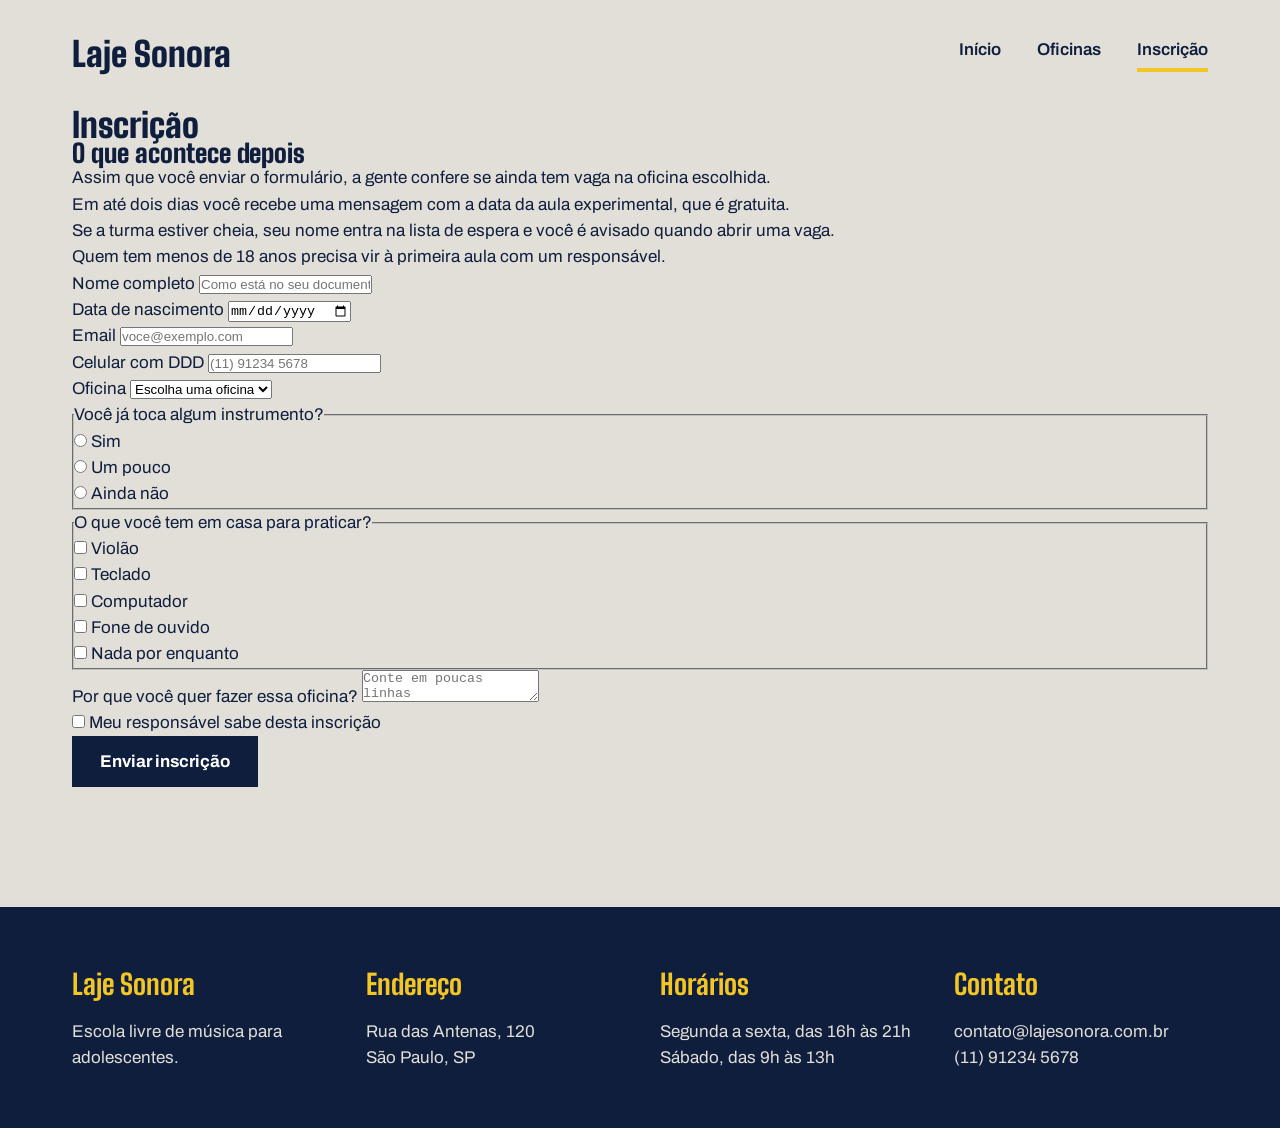
==== inscricao.html @ 72fd68c2 "Formulário de inscrição" ====
<!DOCTYPE html>
<html lang="pt-BR">
<head>
    <meta charset="UTF-8">
    <meta name="viewport" content="width=device-width, initial-scale=1.0">

    <link rel="preconnect" href="https://fonts.googleapis.com">
    <link rel="preconnect" href="https://fonts.gstatic.com" crossorigin>
    <link href="https://fonts.googleapis.com/css2?family=Big+Shoulders:opsz,wght@10..72,100..900&display=swap" rel="stylesheet">

    <link href="https://fonts.googleapis.com/css2?family=Archivo:ital,wght@0,100..900;1,100..900&family=Big+Shoulders:opsz,wght@10..72,100..900&display=swap" rel="stylesheet">

    <link rel="stylesheet" href="./index.css">
    <link rel="stylesheet" href="./inscricao.css">

    <title>Laje Sonora | Inscrição</title>
</head>

<body>
    <header class="conteudo topo">
        <a href="index.html" class="logo">Laje Sonora</a>

        <nav class="menu">
            <a href="./index.html">Início</a>
            <a href="./oficinas.html">Oficinas</a>
            <a href="./inscricao.html" class="atual">Inscrição</a>
        </nav>
    </header>

    <main class="conteudo">

        <h1 class="titulo-pagina">Inscrição</h1>

        <div class="inscricao">

            <section class="explicacao">
                <h2>O que acontece depois</h2>

                <p>Assim que você enviar o formulário, a gente confere se ainda tem vaga na oficina escolhida.</p>

                <p>Em até dois dias você recebe uma mensagem com a data da aula experimental, que é gratuita.</p>

                <p>Se a turma estiver cheia, seu nome entra na lista de espera e você é avisado quando abrir uma vaga.</p>

                <p class="aviso">Quem tem menos de 18 anos precisa vir à primeira aula com um responsável.</p>
            </section>

            <form class="formulario" action="#" method="post">

                <div class="linha">
                    <div class="campo">
                        <label for="nome">Nome completo</label>
                        <input type="text" id="nome" name="nome" placeholder="Como está no seu documento" required>
                    </div>

                    <div class="campo">
                        <label for="nascimento">Data de nascimento</label>
                        <input type="date" id="nascimento" name="nascimento" required>
                    </div>
                </div>

                <div class="linha">
                    <div class="campo">
                        <label for="email">Email</label>
                        <input type="email" id="email" name="email" placeholder="voce@exemplo.com" required>
                    </div>

                    <div class="campo">
                        <label for="telefone">Celular com DDD</label>
                        <input type="tel" id="telefone" name="telefone" placeholder="(11) 91234 5678" required>
                    </div>
                </div>

                <div class="campo">
                    <label for="oficina">Oficina</label>
                    <select id="oficina" name="oficina" required>
                        <option value="">Escolha uma oficina</option>
                        <option value="violao">Violão do zero</option>
                        <option value="beats">Produção de beats</option>
                        <option value="canto">Canto em grupo</option>
                        <option value="teclado">Teclado e harmonia</option>
                        <option value="bateria">Bateria e percussão</option>
                        <option value="gravacao">Gravação no celular</option>
                    </select>
                </div>

                <fieldset class="grupo">
                    <legend>Você já toca algum instrumento?</legend>

                    <div class="opcoes">
                        <div class="opcao">
                            <input type="radio" id="tocaSim" name="toca" value="sim">
                            <label for="tocaSim">Sim</label>
                        </div>

                        <div class="opcao">
                            <input type="radio" id="tocaPouco" name="toca" value="pouco">
                            <label for="tocaPouco">Um pouco</label>
                        </div>

                        <div class="opcao">
                            <input type="radio" id="tocaNao" name="toca" value="nao">
                            <label for="tocaNao">Ainda não</label>
                        </div>
                    </div>
                </fieldset>

                <fieldset class="grupo">
                    <legend>O que você tem em casa para praticar?</legend>

                    <div class="opcoes">
                        <div class="opcao">
                            <input type="checkbox" id="temViolao" name="tem" value="violao">
                            <label for="temViolao">Violão</label>
                        </div>

                        <div class="opcao">
                            <input type="checkbox" id="temTeclado" name="tem" value="teclado">
                            <label for="temTeclado">Teclado</label>
                        </div>

                        <div class="opcao">
                            <input type="checkbox" id="temComputador" name="tem" value="computador">
                            <label for="temComputador">Computador</label>
                        </div>

                        <div class="opcao">
                            <input type="checkbox" id="temFone" name="tem" value="fone">
                            <label for="temFone">Fone de ouvido</label>
                        </div>

                        <div class="opcao">
                            <input type="checkbox" id="temNada" name="tem" value="nada">
                            <label for="temNada">Nada por enquanto</label>
                        </div>
                    </div>
                </fieldset>

                <div class="campo">
                    <label for="motivo">Por que você quer fazer essa oficina?</label>
                    <textarea id="motivo" name="motivo" placeholder="Conte em poucas linhas"></textarea>
                </div>

                <div class="opcao">
                    <input type="checkbox" id="responsavel" name="responsavel" required>
                    <label for="responsavel">Meu responsável sabe desta inscrição</label>
                </div>

                <div>
                    <button class="botao" type="submit">Enviar inscrição</button>
                </div>

            </form>

        </div>
    </main>

    <footer class="rodape">
        <div class="conteudo rodape-colunas">

            <div class="rodape-coluna">
                <h4>Laje Sonora</h4>
                <p>Escola livre de música para <br> adolescentes.</p>
            </div>

            <div class="rodape-coluna">
                <h4>Endereço</h4>
                <p>Rua das Antenas, 120 <br> São Paulo, SP</p>
            </div>

            <div class="rodape-coluna">
                <h4>Horários</h4>
                <p>Segunda a sexta, das 16h às 21h <br> Sábado, das 9h às 13h</p>
            </div>

            <div class="rodape-coluna">
                <h4>Contato</h4>
                <p>contato@lajesonora.com.br <br> (11) 91234 5678</p>
            </div>

        </div>
    </footer>
</body>
</html>
---- index.css ----
* {
    margin: 0;
    padding: 0;
    box-sizing: border-box;
}

:root {
    --concreto: #E2DFD8;
    --concreto-escuro: #CBC7BE;
    --tinta: #0F1E3D;
    --caixa-dagua: #1F5FBF;
    --fita: #F3C623;
    --branco: #FFFFFF;

    --fonte-cartaz: "Big Shoulders", "Arial Narrow", sans-serif;
    --fonte-texto: "Archivo", Arial, sans-serif;

}

body {
    background: var(--concreto);
    color: var(--tinta);
    font-family: var(--fonte-texto);
    font-size: 17px;
    line-height: 1.55;
}

a {
    color: inherit;
}

h1, h2, h3 {
    font-family: var(--fonte-cartaz);
    font-weight: 900;
    line-height: 0.95;
}

.conteudo {
    max-width: 1200px;
    margin-inline: auto;
    padding-inline: 32px;
}


.topo {
    padding-block: 28px;
    display: flex;
    justify-content: space-between;
    align-items: center;
}

.logo {
    font-family: var(--fonte-cartaz);
    font-size: 34px;
    font-weight: 900;
    text-decoration: none;
}

.menu {
    display: flex;
    gap: 36px;
}

.menu a {
    font-weight: 600;
    text-decoration: none;
    padding-bottom: 4px;
    border-bottom: 4px solid transparent;
}

.menu a:hover {
    border-bottom-color: var(--tinta);
}

.menu a.atual {
    border-bottom-color: var(--fita);
}
.cartazes{
    margin-top: 16px;
    display: flex;
    gap: 16px;
}
.cartaz{
    padding: 40px;
}
.cartaz-principal{
    background-color: var(--caixa-dagua);
    color: var(--branco);
    flex: 2;
}
.cartaz-principal h1{
    font-size: 132px;
    max-width: 9ch;
}
.cartaz-lateral{
    background-color: var(--fita);
    flex: 1;
    display: flex;
    flex-direction: column;
    justify-content: space-between;
    gap: 32px;
    align-items: flex-start
}
.cartaz-lateral p{
    font-size: 22px;
    font-weight: 600;
    line-height: 1.3;
}
.botao{
    background-color: var(--tinta);
    color: var(--branco);
    font-weight: 700;
    text-decoration: none;
    padding: 16px 28px;
    border: none;
    font-family: var(--fonte-texto);
    font-size: 17px;
    cursor: pointer;
}
.botao:hover{
    background-color: var(--caixa-dagua);
}
.secao{
    margin-top: 96px ;
}
.titulo-secao{
    font-size: 64px;
    margin-bottom: 32px;
}
.cards{
    display: flex;
    flex-wrap: wrap;
    gap: 24px;
}

.card{
    background-color: var(--branco);
    border: 3px solid var(--tinta);
    flex: 1 1 340px;
}
.card .foto{
    height: 170px;
}
.foto{
    background-color: var(--concreto-escuro);
}
.foto-azul{
    background-color: var(--caixa-dagua);
}
.foto-amarela{
    background-color: var(--fita);
}

.foto-tinta{
    background-color: var(--tinta);
}

.card-texto{
    padding: 24px;
}

.card h3{
   font-size: 36px;
   margin-bottom: 12px;
}

.card-info{
    margin-top: 20px;
    padding-top: 16px;
    border-top: 2px solid var(--concreto-escuro);
    font-weight: 600;
    font-size: 15px;
    display: flex;
    justify-content: space-between;
}

.passos{
    display: flex;
    gap: 24px;
}

.passo{
    border-top: 6px solid var(--tinta);
    padding: 20px;
    flex: 1;
}

.passo-numero{
    font-family: var(--fonte-cartaz);
    font-size: 96px;
    font-weight: 900;
    line-height: 1;
    color: var(--caixa-dagua);
}

.passo h3{
    font-size: 32px;
    margin-block: 8px 12px;
}

.rodape{
    margin-top: 120px;
    background: var(--tinta);
    color: var(--concreto);
    padding-block: 56px;
}

.rodape-colunas{
    display: flex;
    gap: 40px;
}

.rodape-coluna{
    flex: 1;
}

.rodape h4{
    font-family: var(--fonte-cartaz);
    font-size: 28px;
    color: var(--fita);
    margin-bottom: 12px;
}
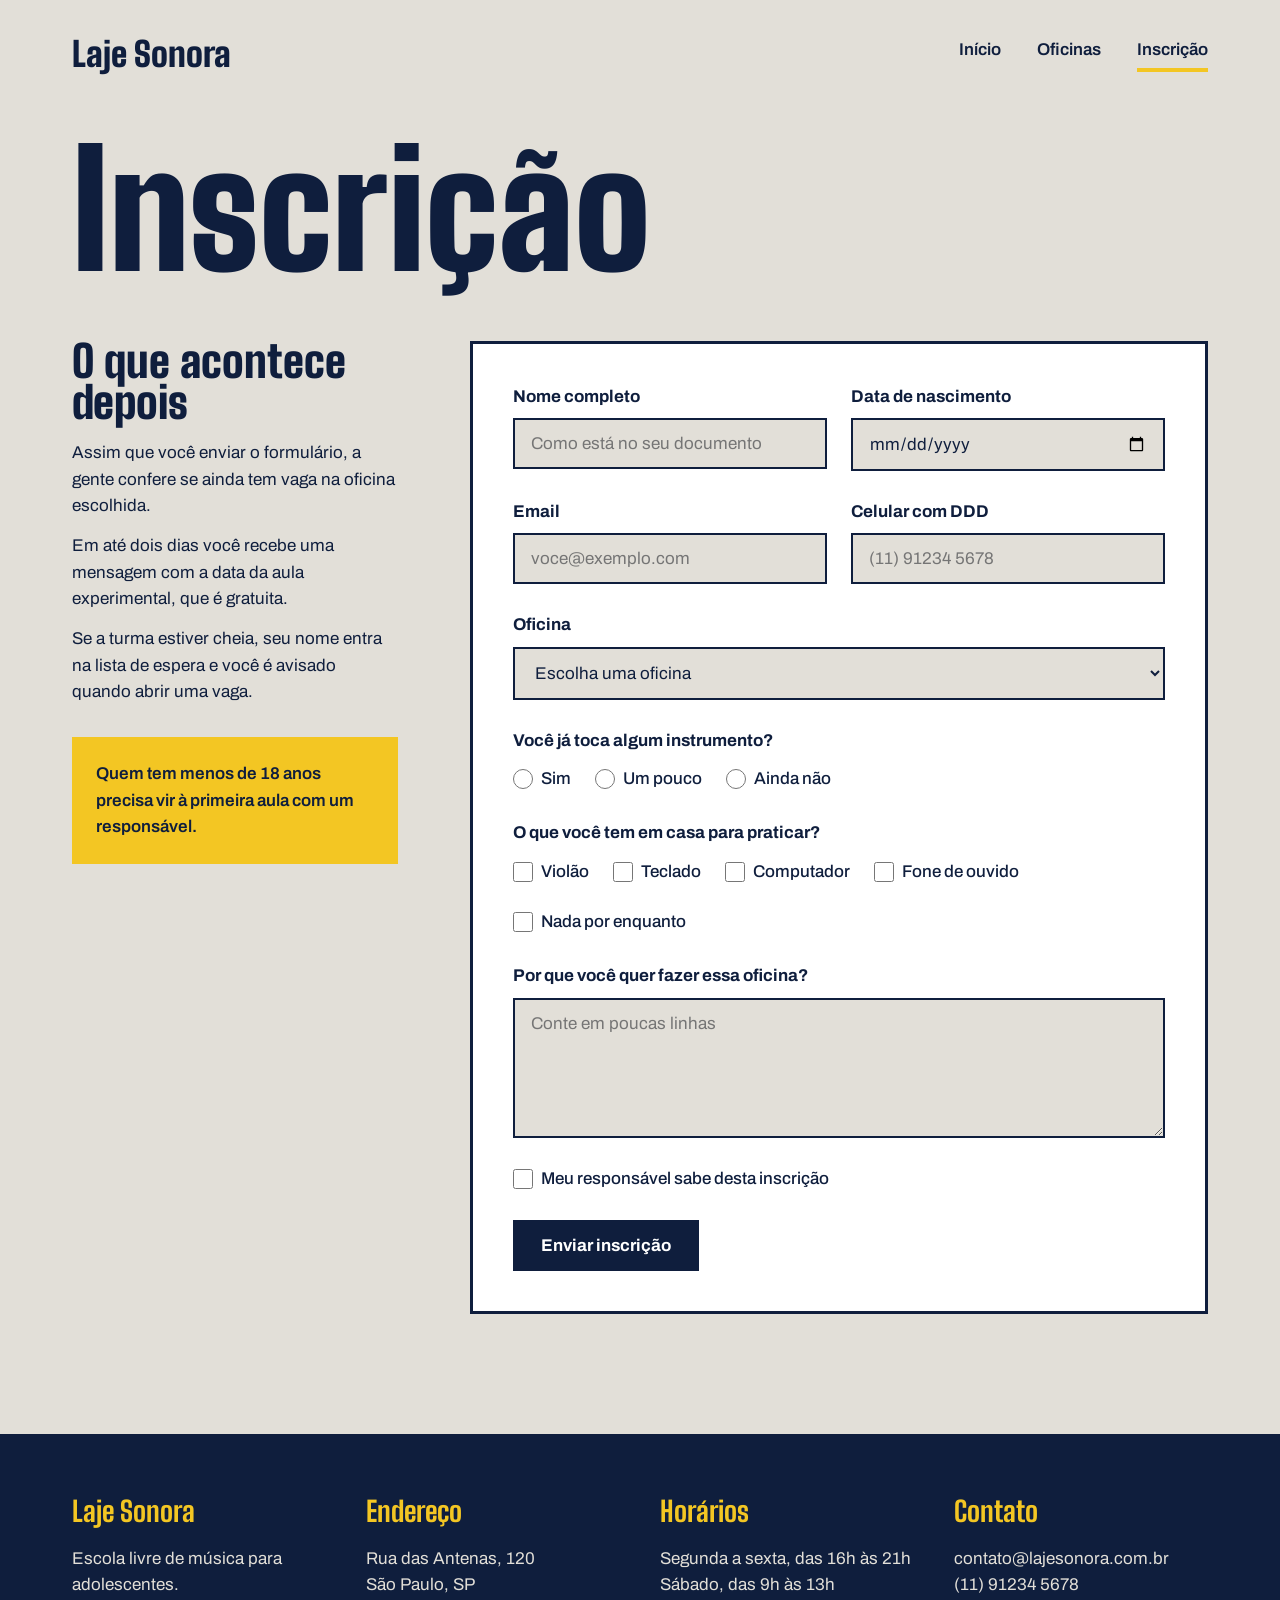
==== commit f77f2d70: "Versão para celular" ====
--- a/inscricao.html
+++ b/inscricao.html
@@ -10,7 +10,6 @@
 
     <link href="https://fonts.googleapis.com/css2?family=Archivo:ital,wght@0,100..900;1,100..900&family=Big+Shoulders:opsz,wght@10..72,100..900&display=swap" rel="stylesheet">
 
-    <link rel="stylesheet" href="./index.css">
     <link rel="stylesheet" href="./inscricao.css">
 
     <title>Laje Sonora | Inscrição</title>
--- a/inscricao.css
+++ b/inscricao.css
@@ -0,0 +1,242 @@
+* {
+    margin: 0;
+    padding: 0;
+    box-sizing: border-box;
+}
+
+:root {
+    --concreto: #E2DFD8;
+    --concreto-escuro: #CBC7BE;
+    --tinta: #0F1E3D;
+    --caixa-dagua: #1F5FBF;
+    --fita: #F3C623;
+    --branco: #FFFFFF;
+
+    --fonte-cartaz: "Big Shoulders", "Arial Narrow", sans-serif;
+    --fonte-texto: "Archivo", Arial, sans-serif;
+}
+
+body {
+    background: var(--concreto);
+    color: var(--tinta);
+    font-family: var(--fonte-texto);
+    font-size: 17px;
+    line-height: 1.55;
+}
+
+a {
+    color: inherit;
+}
+
+h1, h2, h3 {
+    font-family: var(--fonte-cartaz);
+    font-weight: 900;
+    line-height: 0.95;
+}
+
+.conteudo {
+    max-width: 1200px;
+    margin-inline: auto;
+    padding-inline: 32px;
+}
+
+.topo {
+    padding-block: 28px;
+    display: flex;
+    justify-content: space-between;
+    align-items: center;
+}
+
+.logo {
+    font-family: var(--fonte-cartaz);
+    font-size: 34px;
+    font-weight: 900;
+    text-decoration: none;
+}
+
+.menu {
+    display: flex;
+    gap: 36px;
+}
+
+.menu a {
+    font-weight: 600;
+    text-decoration: none;
+    padding-bottom: 4px;
+    border-bottom: 4px solid transparent;
+}
+
+.menu a:hover {
+    border-bottom-color: var(--tinta);
+}
+
+.menu a.atual {
+    border-bottom-color: var(--fita);
+}
+
+.rodape {
+    margin-top: 120px;
+    background: var(--tinta);
+    color: var(--concreto);
+    padding-block: 56px;
+}
+
+.rodape-colunas {
+    display: flex;
+    gap: 40px;
+}
+
+.rodape-coluna {
+    flex: 1;
+}
+
+.rodape h4 {
+    font-family: var(--fonte-cartaz);
+    font-size: 28px;
+    color: var(--fita);
+    margin-bottom: 12px;
+}
+
+.botao {
+    background-color: var(--tinta);
+    color: var(--branco);
+    font-weight: 700;
+    text-decoration: none;
+    padding: 16px 28px;
+    border: none;
+    font-family: var(--fonte-texto);
+    font-size: 17px;
+    cursor: pointer;
+}
+
+.botao:hover {
+    background-color: var(--caixa-dagua);
+}
+
+.titulo-pagina {
+    font-size: 160px;
+    margin-top: 24px;
+}
+
+.inscricao {
+    margin-top: 56px;
+    display: flex;
+    gap: 72px;
+}
+
+.explicacao {
+    flex: 1;
+}
+
+.explicacao h2 {
+    font-size: 44px;
+    margin-bottom: 16px;
+}
+
+.explicacao p + p {
+    margin-top: 14px;
+}
+
+.explicacao .aviso {
+    margin-top: 32px;
+    padding: 24px;
+    background-color: var(--fita);
+    font-weight: 600;
+}
+
+.formulario {
+    background-color: var(--branco);
+    border: 3px solid var(--tinta);
+    padding: 40px;
+    flex: 2;
+    display: flex;
+    flex-direction: column;
+    gap: 28px;
+}
+
+.linha {
+    display: flex;
+    gap: 24px;
+}
+
+.campo {
+    flex: 1;
+    display: flex;
+    flex-direction: column;
+    gap: 8px;
+}
+
+.grupo legend {
+    margin-bottom: 12px;
+}
+
+.opcoes {
+    display: flex;
+    flex-wrap: wrap;
+    gap: 24px;
+}
+
+.opcao {
+    display: flex;
+    align-items: center;
+    gap: 8px;
+}
+
+.formulario label,
+.formulario legend {
+    font-weight: 700;
+}
+
+.formulario fieldset {
+    border: none;
+}
+
+.formulario input[type="text"],
+.formulario input[type="email"],
+.formulario input[type="tel"],
+.formulario input[type="date"],
+.formulario select,
+.formulario textarea {
+    width: 100%;
+    padding: 14px 16px;
+    border: 2px solid var(--tinta);
+    background-color: var(--concreto);
+    font-family: var(--fonte-texto);
+    font-size: 17px;
+    color: var(--tinta);
+}
+
+.formulario input:focus,
+.formulario select:focus,
+.formulario textarea:focus {
+    outline: 3px solid var(--caixa-dagua);
+    outline-offset: 2px;
+    background-color: var(--branco);
+}
+
+.formulario textarea {
+    height: 140px;
+    resize: vertical;
+}
+
+.formulario .opcao label {
+    font-weight: 500;
+}
+
+.formulario input[type="radio"],
+.formulario input[type="checkbox"] {
+    width: 20px;
+    height: 20px;
+    accent-color: var(--caixa-dagua);
+}
+@media (max-width: 800px) {
+    .inscricao,
+    .linha,
+    .rodape-colunas {
+        flex-direction: column;
+    }
+
+    .titulo-pagina {
+        font-size: 96px;
+    }
+}
